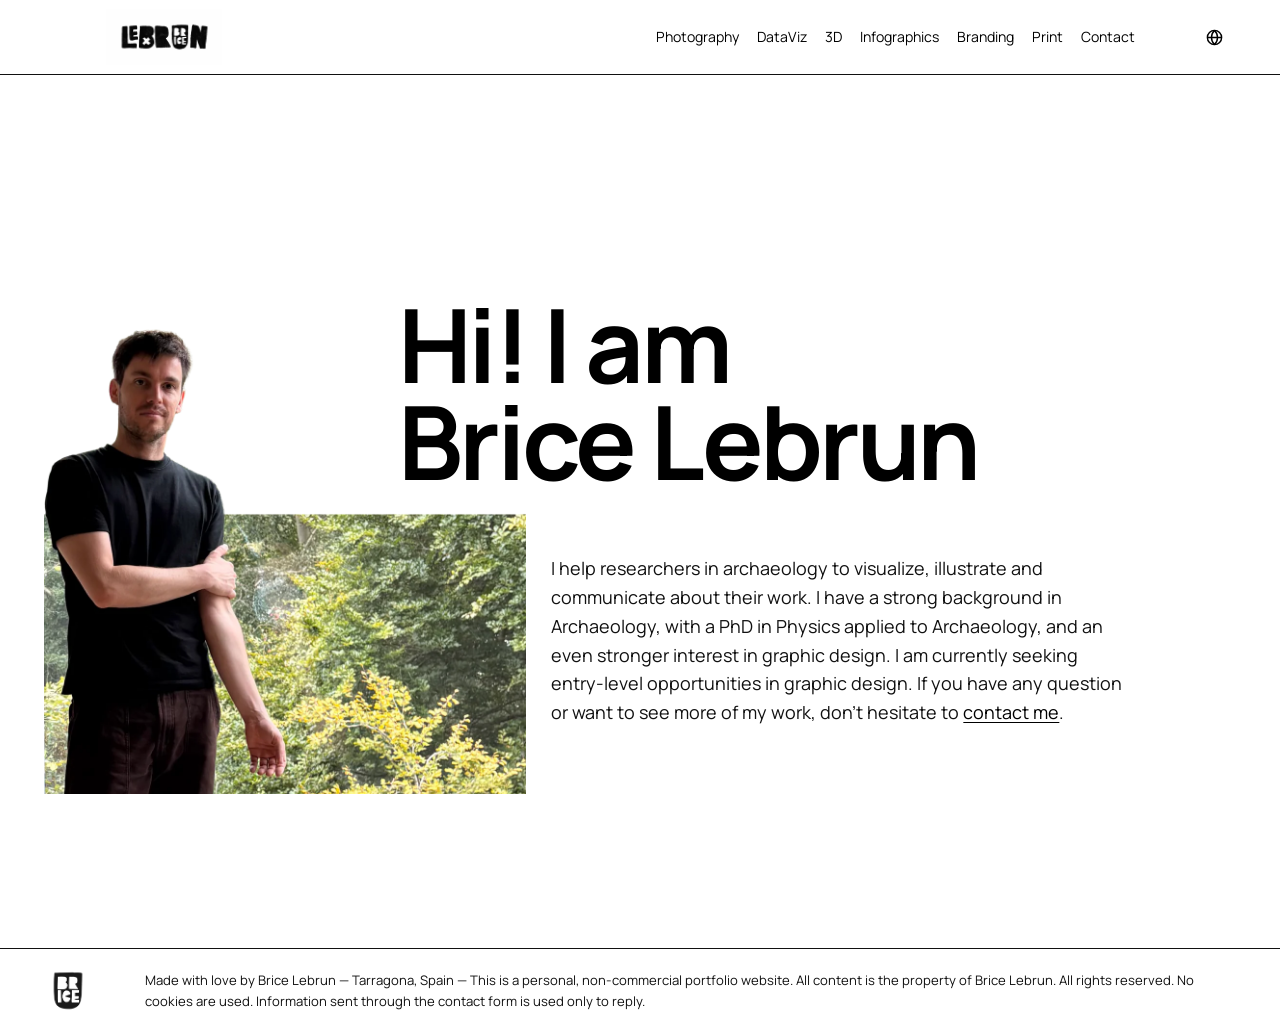
==== index.html @ 517d518b "Publish privacy-clean website" ====
<!doctype html>
<html lang="en">
  <head>
    <meta charset="UTF-8" />
    <meta name="viewport" content="width=device-width, initial-scale=1.0" />
    <title>Graphic design for Science</title>
    <link rel="preconnect" href="https://fonts.googleapis.com" />
    <link rel="preconnect" href="https://fonts.gstatic.com" crossorigin />
    <link
      href="https://fonts.googleapis.com/css2?family=Manrope:wght@400;600;700&display=swap"
      rel="stylesheet"
    />
    <link rel="icon" type="image/png" href="assets/brand/img-c383d57b9dda0b48.png" />
    <link rel="stylesheet" href="styles.css?v=i18n" />
  </head>
  <body>
    <a class="skip-link" href="#main">Skip to content</a>

    <header class="site-header">
      <div class="grid-shell nav-wrap">
        <a class="brand" href="#main" aria-label="Back to top">
          <img src="assets/brand/web/img-441b02a15af96f12.gif?v=optimized-480" alt="Brice Lebrun animated logo" />
        </a>
        <button class="menu-toggle" type="button" aria-expanded="false" aria-controls="main-navigation" aria-label="Open navigation menu">
          <span class="menu-toggle-icon" aria-hidden="true"></span>
        </button>
        <nav id="main-navigation" aria-label="Main navigation">
          <ul class="nav-list">
            <li><a href="categories/photography.html">Photography</a></li>
            <li><a href="categories/data-visualization.html">DataViz</a></li>
            <li><a href="categories/photorealistic-3d-rendering.html">3D</a></li>
            <li><a href="categories/infographics.html">Infographics</a></li>
            <li><a href="categories/visual-identity.html">Branding</a></li>
            <li><a href="categories/print-illustration.html">Print</a></li>
            <li><a href="contact.html">Contact</a></li>
          </ul>
        </nav>
      </div>
    </header>

    <main id="main">
      <section class="hero section">
        <div class="grid-shell">
          <figure class="hero-media reveal">
            <img src="assets/profile/web/img-edb5addb687ee57f.webp" alt="Portrait of Brice Lebrun outdoors" />
          </figure>
          <div class="hero-content">
            <h1 class="hero-title reveal">Hi! I am Brice Lebrun</h1>
            <div class="hero-copy reveal">
              <p>I help researchers in archaeology to visualize, illustrate and communicate about their work. I have a strong background in Archaeology, with a PhD in Physics applied to Archaeology, and an even stronger interest in graphic design. I am currently seeking entry-level opportunities in graphic design. If you have any question or want to see more of my work, don't hesitate to <a href="contact.html">contact me</a>.</p>
            </div>
          </div>
        </div>
      </section>

    </main>

    <footer class="site-footer">
      <div class="grid-shell footer-wrap">
        <img src="assets/brand/web/img-e0fb109308e39464.webp" alt="Brice Lebrun logo" />
        <p>
          Made with love by Brice Lebrun - Tarragona, Spain - This is a personal, non-commercial
          portfolio website. All content is the property of Brice Lebrun. All rights reserved. No
          cookies are used. Information sent through the contact form is used only to reply.
        </p>
      </div>
    </footer>

    <script src="script.js?v=i18n"></script>
  </body>
</html>
---- styles.css ----
:root {
  --c-black: #000000;
  --c-near-black: #111111;
  --c-gray: #666666;
  --c-white: #ffffff;
  --gutter: clamp(20px, 3.5vw, 44px);
  --grid-gap: clamp(12px, 2vw, 26px);
  --section-space: clamp(72px, 12vw, 160px);
  --line: 1px solid #111111;
  --detail-header-min-height: 74px;
}

* {
  box-sizing: border-box;
}

html {
  scroll-behavior: smooth;
}

body {
  margin: 0;
  min-height: 100vh;
  display: flex;
  flex-direction: column;
  background: var(--c-white);
  color: var(--c-black);
  font-family: "Manrope", sans-serif;
  font-size: 18px;
  line-height: 1.6;
}

body > main {
  flex: 1;
}

@supports (min-height: 100dvh) {
  body {
    min-height: 100dvh;
  }
}

a {
  color: var(--c-black);
  text-decoration-thickness: 1px;
  text-underline-offset: 0.14em;
}

img {
  max-width: 100%;
  object-fit: contain;
}

a:focus-visible,
button:focus-visible,
input:focus-visible,
textarea:focus-visible {
  outline: 2px solid var(--c-black);
  outline-offset: 3px;
}

.skip-link {
  position: absolute;
  left: -9999px;
}

.skip-link:focus {
  left: 16px;
  top: 16px;
  z-index: 100;
  background: var(--c-white);
  border: var(--line);
  padding: 0.5rem 0.75rem;
}

.grid-shell {
  width: min(1400px, calc(100% - 2 * var(--gutter)));
  margin: 0 auto;
  display: grid;
  grid-template-columns: repeat(12, minmax(0, 1fr));
  gap: var(--grid-gap);
}

.section {
  padding-block: var(--section-space);
  border-top: var(--line);
}

main > .section:first-child {
  border-top: 0;
}

.site-header {
  position: sticky;
  top: 0;
  z-index: 20;
  background: var(--c-white);
  border-bottom: var(--line);
}

.nav-wrap {
  align-items: center;
  min-height: 74px;
}

.brand {
  grid-column: 1 / span 3;
  grid-row: 1;
  margin: 0;
  display: inline-flex;
  align-items: center;
  text-decoration: none;
}

.brand img {
  display: block;
  width: min(240px, 100%);
  max-height: 56px;
  object-fit: contain;
}

.nav-wrap > nav {
  grid-column: 4 / 12;
  grid-row: 1;
}

.language-picker {
  grid-column: 12 / -1;
  grid-row: 1;
  justify-self: end;
  position: relative;
  display: inline-flex;
  align-items: center;
  min-height: 44px;
  color: var(--c-black);
}

.language-picker-toggle {
  display: inline-flex;
  align-items: center;
  justify-content: center;
  width: 44px;
  height: 44px;
  padding: 10px;
  border: 0;
  background: transparent;
  color: inherit;
  cursor: pointer;
}

.language-picker-toggle svg {
  width: 19px;
  height: 19px;
}

.language-picker-options {
  position: absolute;
  z-index: 2;
  top: calc(100% + 6px);
  right: 0;
  display: grid;
  min-width: 64px;
  padding: 4px;
  border: var(--line);
  background: var(--c-white);
}

.language-picker-options[hidden] {
  display: none;
}

.language-picker-options button {
  min-width: 54px;
  min-height: 36px;
  padding: 4px 8px;
  border: 0;
  background: transparent;
  color: inherit;
  font: inherit;
  font-size: 0.82rem;
  font-weight: 600;
  text-align: left;
  cursor: pointer;
}

.language-picker-options button:hover,
.language-picker-options button[aria-checked="true"] {
  background: var(--c-near-black);
  color: var(--c-white);
}

.menu-toggle {
  display: none;
  grid-row: 1;
  width: 44px;
  height: 44px;
  padding: 10px;
  border: 0;
  background: transparent;
  color: var(--c-black);
  cursor: pointer;
}

.menu-toggle-icon,
.menu-toggle-icon::before,
.menu-toggle-icon::after {
  display: block;
  width: 24px;
  height: 2px;
  background: currentColor;
  transition: transform 200ms ease, opacity 200ms ease;
}

.menu-toggle-icon {
  position: relative;
  margin: auto;
}

.menu-toggle-icon::before,
.menu-toggle-icon::after {
  position: absolute;
  left: 0;
  content: "";
}

.menu-toggle-icon::before {
  transform: translateY(-7px);
}

.menu-toggle-icon::after {
  transform: translateY(7px);
}

.menu-toggle[aria-expanded="true"] .menu-toggle-icon {
  background: transparent;
}

.menu-toggle[aria-expanded="true"] .menu-toggle-icon::before {
  transform: rotate(45deg);
}

.menu-toggle[aria-expanded="true"] .menu-toggle-icon::after {
  transform: rotate(-45deg);
}

.nav-list {
  margin: 0;
  padding: 0;
  list-style: none;
  display: flex;
  justify-content: flex-end;
  align-items: center;
  flex-wrap: wrap;
  gap: 4px clamp(14px, 1.4vw, 22px);
  font-size: clamp(0.88rem, 1.1vw, 1rem);
  line-height: 1.25;
}

.nav-list a {
  text-decoration: none;
}

.nav-list a:hover:not([aria-current="page"]) {
  text-shadow: 0.35px 0 currentColor, -0.35px 0 currentColor;
}

.nav-list a[aria-current="page"] {
  font-weight: 700;
  text-decoration-thickness: 2px;
}

.hero .kicker,
.section-head p,
.work-meta {
  font-size: 0.8rem;
  letter-spacing: 0.05em;
  text-transform: uppercase;
}

.hero .kicker {
  grid-column: 1 / span 3;
  color: var(--c-gray);
}

.hero-media {
  grid-column: 1 / span 5;
  margin: 0;
  background: #fff;
}

.hero-media img {
  width: 100%;
  height: auto;
  display: block;
}

.hero-content {
  grid-column: 6 / -1;
  align-self: center;
}

.hero-title {
  position: relative;
  left: clamp(-168px, -12vw, -104px);
  z-index: 1;
  margin: 0;
  font-size: clamp(48px, 8vw, 120px);
  line-height: 0.95;
  letter-spacing: -0.035em;
  font-weight: 700;
  text-wrap: balance;
}

.hero-copy {
  margin-top: clamp(28px, 5vw, 72px);
  color: var(--c-near-black);
}

.hero-copy h2 {
  margin: 0 0 0.85rem;
  font-size: clamp(24px, 2.4vw, 36px);
  line-height: 1.05;
}

.hero-copy p {
  margin: 0;
  max-width: 52ch;
  text-wrap: pretty;
}

.section-head {
  grid-column: 1 / -1;
  margin-bottom: clamp(22px, 3vw, 40px);
}

.section-head h2 {
  margin: 0;
  font-size: clamp(28px, 4vw, 56px);
  line-height: 1;
  font-weight: 600;
}

.section-head p {
  margin-top: 0.85rem;
  max-width: 80ch;
  color: var(--c-gray);
}

.works-grid,
.projects-list {
  grid-column: 1 / -1;
  display: grid;
  grid-template-columns: repeat(12, minmax(0, 1fr));
  gap: clamp(18px, 2.6vw, 36px);
}

.card-link {
  text-decoration: none;
  display: block;
  color: inherit;
}

.works-grid .card-link {
  grid-column: span 6;
}

.works-grid > .work-card {
  grid-column: span 6;
}

.projects-list .card-link {
  grid-column: span 12;
}

.work-card {
  border-top: var(--line);
  padding-top: 14px;
}

.work-card figure {
  margin: 0 0 12px;
  background: #f2f2f2;
}

.work-card img {
  display: block;
  width: 100%;
  height: auto;
}

.work-card h3,
.project-card h3 {
  margin: 0 0 8px;
  font-size: clamp(20px, 2.2vw, 30px);
  line-height: 1.1;
}

.work-meta {
  margin: 0 0 8px;
  color: var(--c-gray);
}

.work-card p,
.project-card p {
  margin: 0;
  font-size: 1rem;
}

.project-card {
  display: grid;
  grid-template-columns: repeat(12, minmax(0, 1fr));
  gap: 16px;
  border-top: var(--line);
  padding-top: 14px;
}

.project-card figure {
  grid-column: 1 / span 4;
  margin: 0;
  background: #f2f2f2;
}

.project-card img {
  display: block;
  width: 100%;
  height: auto;
}

.project-content {
  grid-column: 5 / -1;
}

.card-link:hover h3,
.card-link:focus-visible h3 {
  text-decoration: underline;
  text-decoration-thickness: 1px;
  text-underline-offset: 0.16em;
}

.detail-main {
  flex: 1;
  min-height: calc(100vh - var(--detail-header-min-height));
  padding-block: 0;
}

.detail-main .section {
  padding-top: clamp(18px, 3vw, 34px);
  padding-bottom: var(--section-space);
}

body:has(> main.detail-main) {
  min-height: 100vh;
  display: flex;
  flex-direction: column;
}

@supports (min-height: 100dvh) {
  body:has(> main.detail-main) {
    min-height: 100dvh;
  }

  .detail-main {
    min-height: calc(100dvh - var(--detail-header-min-height));
  }
}

.detail-wrap {
  grid-column: 1 / -1;
  padding-top: clamp(18px, 3vw, 34px);
}

.detail-layout {
  grid-column: 1 / -1;
  display: grid;
  grid-template-columns: repeat(12, minmax(0, 1fr));
  gap: clamp(14px, 2.2vw, 24px);
}

.detail-figure {
  grid-column: 1 / span 5;
  margin: 0;
  background: #f2f2f2;
}

.detail-figure img {
  display: block;
  width: 100%;
  height: auto;
}

.detail-content {
  grid-column: 6 / -1;
}

.detail-content h1 {
  margin: 0 0 10px;
  font-size: clamp(32px, 5vw, 64px);
  line-height: 1;
}

.detail-meta {
  margin: 0 0 14px;
  color: var(--c-gray);
  font-size: 0.84rem;
  letter-spacing: 0.05em;
  text-transform: uppercase;
}

.detail-summary {
  margin: 0 0 14px;
  font-weight: 600;
}

.detail-body {
  margin: 0;
}

.site-footer {
  border-top: var(--line);
  padding-block: 12px;
}

.footer-wrap {
  align-items: center;
}

.footer-wrap img {
  grid-column: 1 / span 1;
  width: 48px;
  height: auto;
  object-fit: contain;
}

.footer-wrap p {
  grid-column: 2 / -1;
  margin: 0;
  font-size: 0.82rem;
  color: var(--c-near-black);
}

/* Contact page */
.contact-layout {
  align-items: start;
}

.contact-intro {
  grid-column: 1 / span 5;
  position: sticky;
  top: calc(var(--detail-header-min-height) + clamp(28px, 5vw, 72px));
}

.contact-kicker {
  margin: 0 0 16px;
  color: var(--c-gray);
  font-size: 0.8rem;
  letter-spacing: 0.05em;
  text-transform: uppercase;
}

.contact-intro h1 {
  margin: 0;
  font-size: clamp(48px, 7vw, 104px);
  line-height: 0.95;
  letter-spacing: -0.045em;
  text-wrap: balance;
}

.contact-intro > p:last-child {
  max-width: 42ch;
  margin: clamp(28px, 5vw, 60px) 0 0;
  text-wrap: pretty;
}

.contact-form {
  grid-column: 7 / -1;
  display: grid;
  gap: clamp(22px, 3vw, 34px);
  padding-top: 8px;
}

.form-field {
  display: grid;
  gap: 8px;
}

.form-field label {
  font-size: 0.8rem;
  font-weight: 600;
  letter-spacing: 0.05em;
  text-transform: uppercase;
}

.form-field label span {
  color: var(--c-gray);
  font-weight: 400;
  text-transform: none;
}

.form-field input,
.form-field textarea {
  width: 100%;
  border: 0;
  border-bottom: var(--line);
  border-radius: 0;
  padding: 10px 0 12px;
  background: transparent;
  color: var(--c-black);
  font: inherit;
}

.form-field textarea {
  height: clamp(160px, 22vh, 180px);
  min-height: 160px;
  resize: vertical;
}

.form-field input::placeholder,
.form-field textarea::placeholder {
  color: var(--c-gray);
}

.bot-trap {
  position: absolute !important;
  left: -10000px !important;
  width: 1px !important;
  height: 1px !important;
  overflow: hidden !important;
}

.form-privacy,
.form-status {
  margin: 0;
  color: var(--c-gray);
  font-size: 0.82rem;
  line-height: 1.5;
}

.form-submit {
  justify-self: start;
  min-height: 52px;
  border: var(--line);
  padding: 12px 24px;
  background: var(--c-black);
  color: var(--c-white);
  font: inherit;
  font-weight: 600;
  cursor: pointer;
  transition: background-color 180ms ease, color 180ms ease;
}

.form-submit:hover {
  background: var(--c-white);
  color: var(--c-black);
}

.form-submit:disabled {
  cursor: wait;
  opacity: 0.65;
}

.form-status:empty {
  display: none;
}

.form-status[data-state="error"] {
  color: #9b1c1c;
}

.form-status[data-state="success"] {
  color: #176b37;
}

.reveal {
  opacity: 0;
  transform: translateY(10px);
  transition: opacity 360ms ease, transform 360ms ease;
}

.reveal.is-visible {
  opacity: 1;
  transform: translateY(0);
}

@media (max-width: 980px) {
  .grid-shell,
  .works-grid,
  .projects-list {
    grid-template-columns: repeat(6, minmax(0, 1fr));
  }

  .brand,
  .hero .kicker,
  .hero-media,
  .hero-content,
  .hero-title,
  .hero-copy,
  .section-head,
  .work-card,
  .project-card,
  .works-grid .card-link,
  .projects-list .card-link {
    grid-column: 1 / -1;
  }

  .project-card {
    grid-template-columns: repeat(6, minmax(0, 1fr));
  }

  .project-card figure {
    grid-column: 1 / span 2;
  }

  .project-content {
    grid-column: 3 / -1;
  }

  .nav-list {
    justify-content: flex-start;
    padding-bottom: 12px;
  }

  .nav-wrap > nav {
    grid-column: 1 / -1;
  }

  .nav-enhanced .brand {
    grid-column: 1 / span 4;
  }

  .nav-enhanced .language-picker {
    grid-column: 5;
  }

  .nav-enhanced .menu-toggle {
    display: block;
    grid-column: 6;
    justify-self: end;
  }

  .nav-enhanced .nav-wrap > nav {
    grid-column: 1 / -1;
    width: 100%;
  }

  .nav-enhanced .nav-wrap > nav[hidden] {
    display: none;
  }

  .nav-enhanced .nav-list {
    align-items: stretch;
    flex-direction: column;
    gap: 0;
    padding: 8px 0 16px;
  }

  .nav-enhanced .nav-list a {
    display: block;
    min-height: 44px;
    padding: 10px 0;
  }

  .brand img {
    max-height: 48px;
  }

  .hero-content {
    display: contents;
    align-self: auto;
  }

  .hero-title {
    left: 0;
    order: -1;
  }

  .footer-wrap img {
    grid-column: 1 / span 1;
  }

  .footer-wrap p {
    grid-column: 2 / -1;
  }

  .detail-layout {
    grid-template-columns: repeat(6, minmax(0, 1fr));
  }

  .detail-figure,
  .detail-content,
  .contact-intro,
  .contact-form {
    grid-column: 1 / -1;
  }

  .contact-intro {
    position: static;
  }

  .contact-form {
    margin-top: clamp(42px, 8vw, 72px);
  }
}

@media (max-width: 1100px) {
  .nav-enhanced .nav-wrap {
    position: relative;
  }

  .nav-enhanced .brand {
    grid-column: 1 / -3;
  }

  .nav-enhanced .language-picker {
    grid-column: -3 / -2;
  }

  .nav-enhanced .menu-toggle {
    display: block;
    grid-column: -2 / -1;
    justify-self: end;
  }

  .nav-enhanced .nav-wrap > nav {
    position: absolute;
    top: 100%;
    left: calc(-1 * var(--gutter));
    grid-column: 1 / -1;
    width: calc(100% + 2 * var(--gutter));
    max-height: calc(100vh - var(--detail-header-min-height));
    max-height: calc(100dvh - var(--detail-header-min-height));
    overflow-y: auto;
    padding-inline: var(--gutter);
    background: var(--c-white);
    border-bottom: var(--line);
  }

  .nav-enhanced .nav-wrap > nav[hidden] {
    display: none;
  }

  .nav-enhanced .nav-list {
    align-items: stretch;
    flex-direction: column;
    gap: 0;
    padding: 8px 0 16px;
    font-size: 1rem;
  }

  .nav-enhanced .nav-list a {
    display: block;
    min-height: 44px;
    padding: 10px 0;
  }
}

@media (max-width: 640px) {
  body {
    font-size: 16px;
  }

  .nav-list {
    font-size: 1rem;
  }

  .nav-wrap {
    min-height: 64px;
  }

  .nav-wrap .brand {
    grid-column: 1 / span 2;
  }

  .nav-enhanced .language-picker {
    grid-column: 3;
  }

  .nav-enhanced .menu-toggle {
    grid-column: 4;
  }

  .detail-main .section {
    padding-top: 32px;
  }

  .grid-shell,
  .works-grid,
  .projects-list,
  .project-card {
    grid-template-columns: repeat(4, minmax(0, 1fr));
  }

  .project-card figure,
  .project-content {
    grid-column: 1 / -1;
  }

  .work-card,
  .works-grid .card-link {
    grid-column: 1 / -1;
  }

  .brand img {
    max-height: 42px;
  }

  .footer-wrap img,
  .footer-wrap p {
    grid-column: 1 / -1;
  }
}

@media (prefers-reduced-motion: reduce) {
  html {
    scroll-behavior: auto;
  }

  .reveal {
    opacity: 1;
    transform: none;
    transition: none;
  }

  .menu-toggle-icon,
  .menu-toggle-icon::before,
  .menu-toggle-icon::after {
    transition: none;
  }

}

/* Category pages: integrated editorial spreads */
.category-intro {
  grid-column: 1 / -1;
  display: grid;
  grid-template-columns: repeat(12, minmax(0, 1fr));
  gap: var(--grid-gap);
  align-items: end;
  margin-bottom: clamp(54px, 9vw, 120px);
}

.category-intro h1 {
  grid-column: 1 / span 8;
  margin: 0;
  font-size: clamp(48px, 8vw, 120px);
  line-height: 0.95;
  letter-spacing: -0.045em;
  font-weight: 700;
  text-wrap: balance;
}

.category-intro p {
  grid-column: 9 / -1;
  margin: 0;
  max-width: 38ch;
  font-size: clamp(1rem, 1.35vw, 1.2rem);
  line-height: 1.45;
}

.category-works {
  grid-column: 1 / -1;
  display: grid;
  gap: clamp(72px, 12vw, 160px);
}

.category-work {
  display: grid;
  grid-template-columns: repeat(12, minmax(0, 1fr));
  gap: var(--grid-gap);
  align-items: start;
  padding-top: 14px;
}

.category-work figure {
  grid-column: 1 / span 6;
  margin: 0;
  background: #f2f2f2;
}

.category-work img {
  display: block;
  width: 100%;
  height: auto;
  transition: filter 300ms ease;
}

.category-work figure.category-photo-portrait {
  aspect-ratio: auto;
}

.category-work:hover img {
  filter: contrast(1.05);
}

.category-work-content {
  grid-column: 8 / -1;
  padding-top: clamp(8px, 2vw, 28px);
}

.category-work h2 {
  margin: 0 0 10px;
  font-size: clamp(24px, 3vw, 42px);
  line-height: 1.05;
  letter-spacing: -0.02em;
}

.category-work .work-meta {
  margin-bottom: 22px;
}

.category-work-content p {
  margin: 0 0 1rem;
  font-size: 1.125rem;
  line-height: 1.55;
  text-wrap: pretty;
}

.category-work-content p:last-child {
  margin-bottom: 0;
}

.category-work:nth-child(even) figure {
  grid-column: 7 / -1;
}

.category-work:nth-child(even) .category-work-content {
  grid-column: 1 / span 5;
  grid-row: 1;
}

/* Shared secondary gallery used by every category page. */
.category-gallery {
  display: grid;
  grid-template-columns: repeat(2, minmax(0, 1fr));
  gap: var(--grid-gap);
  align-items: start;
}

.category-gallery-stack {
  display: grid;
  gap: var(--grid-gap);
}

.category-gallery-single,
.category-gallery-wide {
  grid-column: 1 / -1;
}

.category-gallery > figure:only-child {
  grid-column: 1 / -1;
}

/* In a two-column gallery, let an unpaired final image use the full row. */
.category-gallery > figure:nth-child(odd):last-child {
  grid-column: 1 / -1;
}

.category-gallery-photography {
  grid-template-columns: minmax(0, 2.243fr) minmax(0, 1fr);
}

.category-gallery-geospatial-pair {
  grid-template-columns: minmax(0, 0.75fr) minmax(0, 0.707fr);
}

.category-gallery-brand-pair {
  grid-template-columns: minmax(0, 1fr) minmax(0, 1.484fr);
}

.category-gallery-panoramic {
  grid-template-columns: minmax(0, 1fr) minmax(0, 4.27fr);
}

.category-gallery figure {
  margin: 0;
  min-width: 0;
  overflow: hidden;
  background: #f2f2f2;
}

.category-gallery img {
  display: block;
  width: 100%;
  height: auto;
  transition: filter 300ms ease;
}

.category-gallery figure:hover img {
  filter: contrast(1.05);
}

.category-work figure,
.category-gallery figure {
  position: relative;
  overflow: hidden;
}

.image-caption {
  position: absolute;
  right: clamp(12px, 1.6vw, 22px);
  bottom: clamp(10px, 1.4vw, 18px);
  z-index: 1;
  max-width: min(80%, 48ch);
  margin: 0;
  color: var(--c-white);
  font-size: clamp(0.78rem, 1.05vw, 0.95rem);
  font-weight: 600;
  line-height: 1.35;
  text-align: right;
  text-wrap: balance;
  opacity: 0;
  transform: translateY(5px);
  pointer-events: none;
  text-shadow:
    0 1px 2px rgb(0 0 0 / 95%),
    0 2px 8px rgb(0 0 0 / 85%),
    0 0 18px rgb(0 0 0 / 65%);
  transition: opacity 180ms ease, transform 180ms ease;
}

.category-work figure:hover .image-caption,
.category-work figure:focus-within .image-caption,
.category-gallery figure:hover .image-caption,
.category-gallery figure:focus-within .image-caption {
  opacity: 1;
  transform: translateY(0);
}

/* Touch devices cannot reveal information through hover. Keep captions visible
   over a compact gradient so they remain readable without changing image ratios. */
@media (max-width: 980px), (hover: none), (pointer: coarse) {
  .image-caption {
    right: 0;
    bottom: 0;
    left: 0;
    max-width: none;
    padding: clamp(48px, 15vw, 72px) 14px 14px;
    background: linear-gradient(to bottom, transparent, rgb(0 0 0 / 82%));
    font-size: 0.875rem;
    text-align: left;
    text-wrap: pretty;
    opacity: 1;
    transform: none;
  }
}

@media (max-width: 980px) {
  .category-intro,
  .category-work {
    grid-template-columns: repeat(6, minmax(0, 1fr));
  }

  .category-intro h1,
  .category-intro p {
    grid-column: 1 / -1;
  }

  .category-intro p {
    max-width: 60ch;
  }

  .category-work figure,
  .category-work:nth-child(even) figure {
    grid-column: 1 / span 3;
  }

  .category-work-content,
  .category-work:nth-child(even) .category-work-content {
    grid-column: 4 / -1;
    grid-row: auto;
  }

  .category-work-content p {
    font-size: 1rem;
  }

}

@media (max-width: 640px) {
  .category-intro,
  .category-work {
    grid-template-columns: repeat(4, minmax(0, 1fr));
  }

  .category-intro {
    margin-bottom: 72px;
  }

  .category-work figure,
  .category-work:nth-child(even) figure,
  .category-work-content,
  .category-work:nth-child(even) .category-work-content {
    grid-column: 1 / -1;
  }

  .category-work-content {
    padding-top: 4px;
  }

  .category-gallery,
  .category-gallery-photography,
  .category-gallery-geospatial-pair,
  .category-gallery-brand-pair,
  .category-gallery-panoramic {
    grid-template-columns: minmax(0, 1fr);
  }

}

@media (prefers-reduced-motion: reduce) {
  .image-caption {
    transform: none;
    transition: none;
  }
}

/* Image lightbox */
.lightbox-trigger:focus-visible {
  outline: 3px solid currentColor;
  outline-offset: 4px;
}

body.lightbox-open {
  overflow: hidden;
}

.image-lightbox {
  position: fixed;
  z-index: 1000;
  inset: 0;
  display: grid;
  place-items: center;
  padding: clamp(24px, 5vw, 72px);
  background: rgb(0 0 0 / 88%);
  opacity: 0;
  transition: opacity 180ms ease;
}

.image-lightbox[hidden] {
  display: none;
}

.image-lightbox.is-open {
  opacity: 1;
}

.image-lightbox-content {
  display: grid;
  gap: 12px;
  width: fit-content;
  max-width: 100%;
  margin: 0;
}

.image-lightbox-content img {
  display: block;
  width: auto;
  max-width: 100%;
  height: auto;
  max-height: calc(100vh - 140px);
  margin: auto;
  object-fit: contain;
  box-shadow: 0 12px 48px rgb(0 0 0 / 45%);
}

.image-lightbox-content figcaption {
  max-width: 72ch;
  margin: auto;
  color: #fff;
  font-size: 0.875rem;
  line-height: 1.4;
  text-align: center;
}

.image-lightbox-close {
  position: absolute;
  top: max(16px, env(safe-area-inset-top));
  right: max(16px, env(safe-area-inset-right));
  display: grid;
  width: 48px;
  height: 48px;
  padding: 0;
  border: 0;
  border-radius: 50%;
  place-items: center;
  color: #fff;
  background: rgb(255 255 255 / 12%);
  font: inherit;
  font-size: 2rem;
  line-height: 1;
  cursor: pointer;
}

.image-lightbox-close:hover,
.image-lightbox-close:focus-visible {
  background: rgb(255 255 255 / 24%);
}

.image-lightbox-close:focus-visible {
  outline: 2px solid #fff;
  outline-offset: 3px;
}

.image-lightbox-arrow {
  position: absolute;
  z-index: 1;
  top: 50%;
  display: grid;
  width: 52px;
  height: 64px;
  padding: 0;
  border: 0;
  place-items: center;
  color: #fff;
  background: rgb(0 0 0 / 24%);
  font: inherit;
  font-size: 3.25rem;
  line-height: 1;
  cursor: pointer;
  transform: translateY(-50%);
}

.image-lightbox-previous {
  left: 16px;
}

.image-lightbox-next {
  right: 16px;
}

.image-lightbox-arrow:hover,
.image-lightbox-arrow:focus-visible {
  background: rgb(255 255 255 / 18%);
}

.image-lightbox-arrow:focus-visible {
  outline: 2px solid #fff;
  outline-offset: 3px;
}

.image-lightbox-arrow[hidden] {
  display: none;
}

@media (max-width: 640px) {
  .image-lightbox {
    padding: 68px 16px 24px;
  }

  .image-lightbox-content img {
    max-height: calc(100vh - 130px);
  }

  .image-lightbox-arrow {
    width: 44px;
    height: 56px;
    font-size: 2.75rem;
  }

  .image-lightbox-previous {
    left: 4px;
  }

  .image-lightbox-next {
    right: 4px;
  }
}

@media (prefers-reduced-motion: reduce) {
  .image-lightbox {
    transition: none;
  }
}
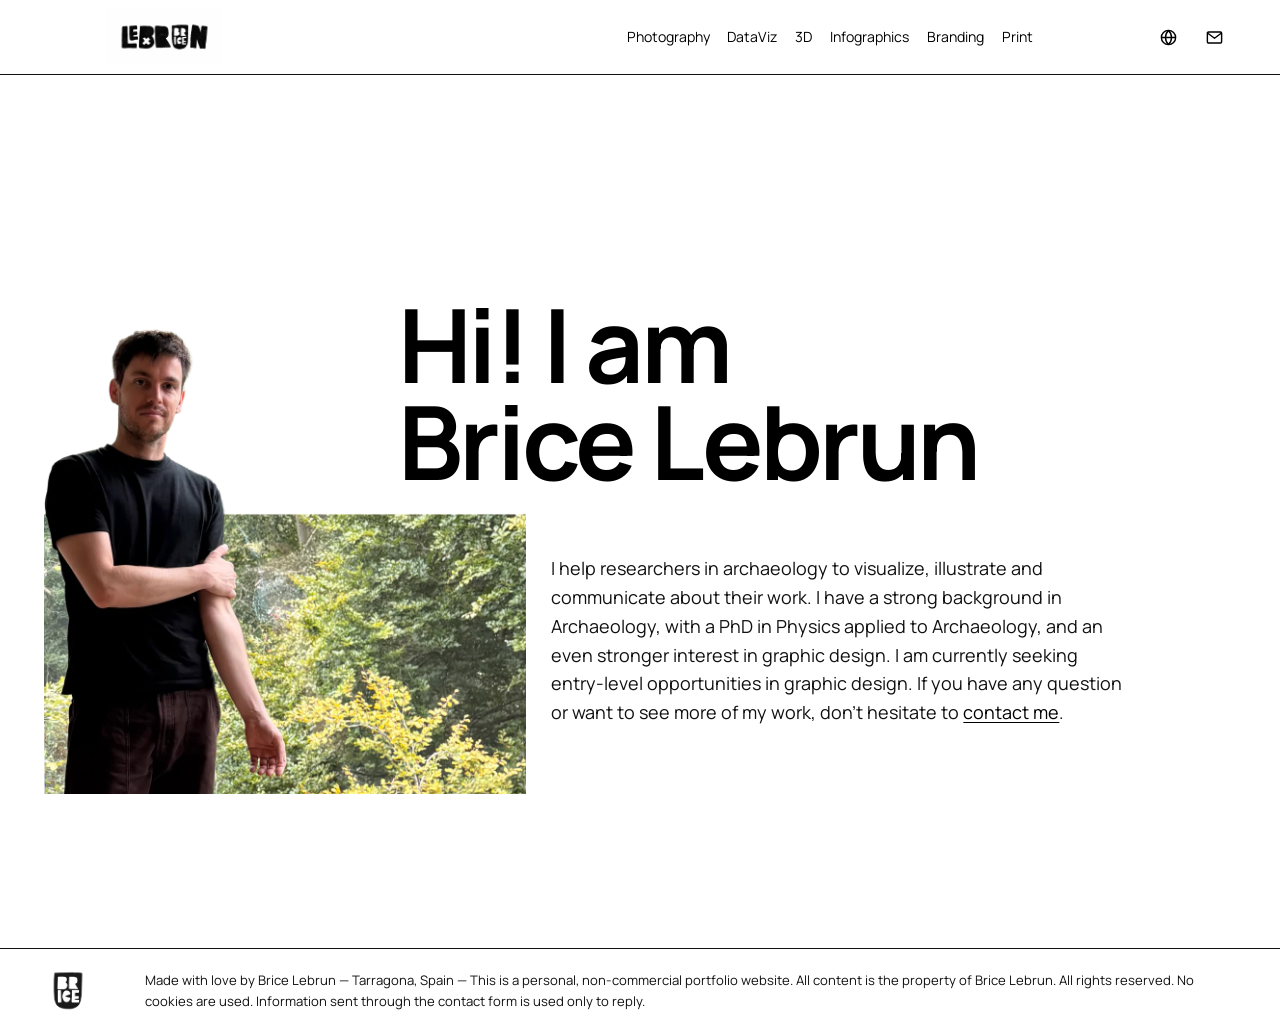
==== commit cba4f562: "Add contact shortcut to header" ====
--- a/index.html
+++ b/index.html
@@ -11,7 +11,7 @@
       rel="stylesheet"
     />
     <link rel="icon" type="image/png" href="assets/brand/img-c383d57b9dda0b48.png" />
-    <link rel="stylesheet" href="styles.css?v=i18n" />
+    <link rel="stylesheet" href="styles.css?v=header-contact-2" />
   </head>
   <body>
     <a class="skip-link" href="#main">Skip to content</a>
@@ -32,9 +32,16 @@
             <li><a href="categories/infographics.html">Infographics</a></li>
             <li><a href="categories/visual-identity.html">Branding</a></li>
             <li><a href="categories/print-illustration.html">Print</a></li>
-            <li><a href="contact.html">Contact</a></li>
           </ul>
         </nav>
+        <div class="header-actions">
+          <a class="contact-shortcut" href="contact.html" aria-label="Contact">
+            <svg aria-hidden="true" viewBox="0 0 24 24" fill="none" stroke="currentColor" stroke-width="1.8" stroke-linecap="round" stroke-linejoin="round">
+              <rect x="3" y="5" width="18" height="14" rx="1.5"></rect>
+              <path d="m4 7 8 6 8-6"></path>
+            </svg>
+          </a>
+        </div>
       </div>
     </header>
 
@@ -66,6 +73,6 @@
       </div>
     </footer>
 
-    <script src="script.js?v=i18n"></script>
+    <script src="script.js?v=header-contact"></script>
   </body>
 </html>
--- a/styles.css
+++ b/styles.css
@@ -120,14 +120,20 @@
 }
 
 .nav-wrap > nav {
-  grid-column: 4 / 12;
+  grid-column: 4 / 11;
   grid-row: 1;
 }
 
-.language-picker {
-  grid-column: 12 / -1;
+.header-actions {
+  grid-column: 11 / -1;
   grid-row: 1;
   justify-self: end;
+  display: inline-flex;
+  align-items: center;
+  gap: 2px;
+}
+
+.language-picker {
   position: relative;
   display: inline-flex;
   align-items: center;
@@ -146,9 +152,27 @@
   background: transparent;
   color: inherit;
   cursor: pointer;
+  transition: background-color 200ms ease, color 200ms ease;
 }
 
 .language-picker-toggle svg {
+  width: 19px;
+  height: 19px;
+}
+
+.contact-shortcut {
+  display: inline-flex;
+  align-items: center;
+  justify-content: center;
+  width: 44px;
+  height: 44px;
+  padding: 10px;
+  color: inherit;
+  text-decoration: none;
+  transition: background-color 200ms ease, color 200ms ease;
+}
+
+.contact-shortcut svg {
   width: 19px;
   height: 19px;
 }
@@ -727,7 +751,7 @@
     grid-column: 1 / span 4;
   }
 
-  .nav-enhanced .language-picker {
+  .nav-enhanced .header-actions {
     grid-column: 5;
   }
 
@@ -804,19 +828,37 @@
 @media (max-width: 1100px) {
   .nav-enhanced .nav-wrap {
     position: relative;
+    grid-template-columns: 90px minmax(0, 1fr) 44px;
+    column-gap: 4px;
   }
 
   .nav-enhanced .brand {
-    grid-column: 1 / -3;
-  }
-
-  .nav-enhanced .language-picker {
-    grid-column: -3 / -2;
+    grid-column: 1 / -1;
+    justify-self: center;
+    position: absolute;
+    left: 50%;
+    transform: translateX(-50%);
+  }
+
+  .brand img {
+    width: auto;
+    height: 40px;
+    max-height: none;
+  }
+
+  .nav-enhanced .header-actions {
+    grid-column: 1;
+    justify-self: start;
+  }
+
+  .nav-enhanced .language-picker-options {
+    right: auto;
+    left: 0;
   }
 
   .nav-enhanced .menu-toggle {
     display: block;
-    grid-column: -2 / -1;
+    grid-column: 3;
     justify-self: end;
   }
 
@@ -866,18 +908,6 @@
     min-height: 64px;
   }
 
-  .nav-wrap .brand {
-    grid-column: 1 / span 2;
-  }
-
-  .nav-enhanced .language-picker {
-    grid-column: 3;
-  }
-
-  .nav-enhanced .menu-toggle {
-    grid-column: 4;
-  }
-
   .detail-main .section {
     padding-top: 32px;
   }
@@ -907,6 +937,25 @@
   .footer-wrap p {
     grid-column: 1 / -1;
   }
+
+  .site-footer {
+    padding-block: 8px;
+  }
+
+  .footer-wrap {
+    row-gap: 6px;
+  }
+
+  .footer-wrap img {
+    width: 36px;
+    justify-self: center;
+  }
+
+  .footer-wrap p {
+    font-size: 0.68rem;
+    line-height: 1.4;
+    text-align: center;
+  }
 }
 
 @media (prefers-reduced-motion: reduce) {
@@ -923,6 +972,11 @@
   .menu-toggle-icon,
   .menu-toggle-icon::before,
   .menu-toggle-icon::after {
+    transition: none;
+  }
+
+  .language-picker-toggle,
+  .contact-shortcut {
     transition: none;
   }
 
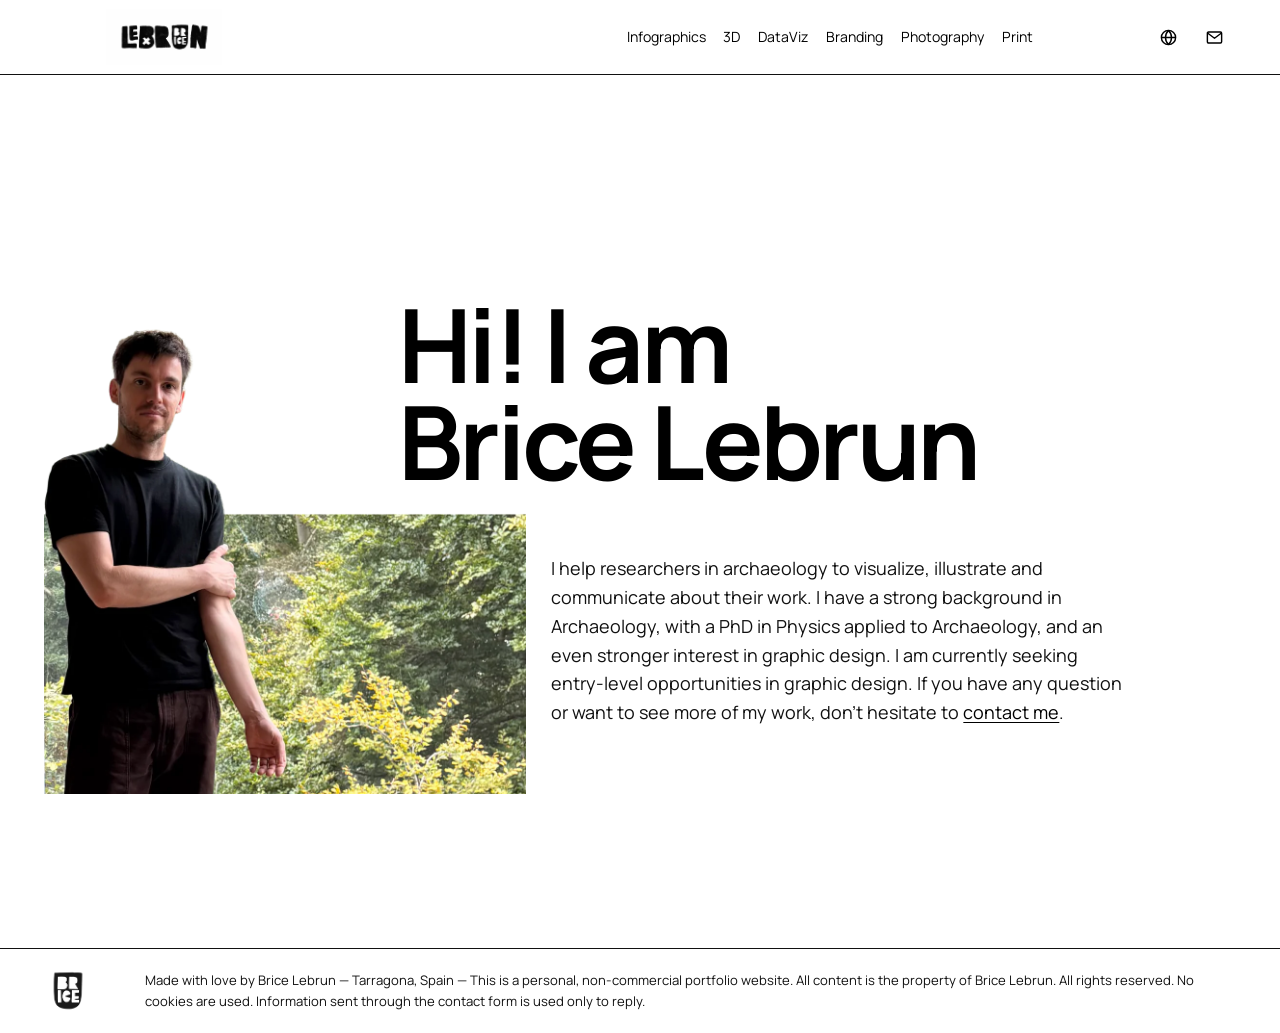
==== commit ce29a47e: "Update navigation order and language selector" ====
--- a/index.html
+++ b/index.html
@@ -26,11 +26,11 @@
         </button>
         <nav id="main-navigation" aria-label="Main navigation">
           <ul class="nav-list">
+            <li><a href="categories/infographics.html">Infographics</a></li>
+            <li><a href="categories/photorealistic-3d-rendering.html">3D</a></li>
+            <li><a href="categories/data-visualization.html">DataViz</a></li>
+            <li><a href="categories/visual-identity.html">Branding</a></li>
             <li><a href="categories/photography.html">Photography</a></li>
-            <li><a href="categories/data-visualization.html">DataViz</a></li>
-            <li><a href="categories/photorealistic-3d-rendering.html">3D</a></li>
-            <li><a href="categories/infographics.html">Infographics</a></li>
-            <li><a href="categories/visual-identity.html">Branding</a></li>
             <li><a href="categories/print-illustration.html">Print</a></li>
           </ul>
         </nav>
--- a/styles.css
+++ b/styles.css
@@ -53,6 +53,7 @@
 
 a:focus-visible,
 button:focus-visible,
+select:focus-visible,
 input:focus-visible,
 textarea:focus-visible {
   outline: 2px solid var(--c-black);
@@ -137,27 +138,39 @@
   position: relative;
   display: inline-flex;
   align-items: center;
-  min-height: 44px;
-  color: var(--c-black);
-}
-
-.language-picker-toggle {
-  display: inline-flex;
-  align-items: center;
   justify-content: center;
   width: 44px;
-  height: 44px;
+  min-height: 44px;
   padding: 10px;
-  border: 0;
-  background: transparent;
-  color: inherit;
-  cursor: pointer;
-  transition: background-color 200ms ease, color 200ms ease;
-}
-
-.language-picker-toggle svg {
+  color: var(--c-black);
+  transition: background-color 200ms ease;
+}
+
+.language-picker:focus-within {
+  background: #eeeeee;
+}
+
+.language-picker-icon {
   width: 19px;
   height: 19px;
+  flex: 0 0 auto;
+  pointer-events: none;
+}
+
+.language-picker-select {
+  position: absolute;
+  inset: 0;
+  width: 100%;
+  height: 100%;
+  padding: 0;
+  border: 0;
+  border-radius: 0;
+  opacity: 0;
+  cursor: pointer;
+}
+
+.language-picker-select:focus-visible {
+  outline: 0;
 }
 
 .contact-shortcut {
@@ -175,42 +188,6 @@
 .contact-shortcut svg {
   width: 19px;
   height: 19px;
-}
-
-.language-picker-options {
-  position: absolute;
-  z-index: 2;
-  top: calc(100% + 6px);
-  right: 0;
-  display: grid;
-  min-width: 64px;
-  padding: 4px;
-  border: var(--line);
-  background: var(--c-white);
-}
-
-.language-picker-options[hidden] {
-  display: none;
-}
-
-.language-picker-options button {
-  min-width: 54px;
-  min-height: 36px;
-  padding: 4px 8px;
-  border: 0;
-  background: transparent;
-  color: inherit;
-  font: inherit;
-  font-size: 0.82rem;
-  font-weight: 600;
-  text-align: left;
-  cursor: pointer;
-}
-
-.language-picker-options button:hover,
-.language-picker-options button[aria-checked="true"] {
-  background: var(--c-near-black);
-  color: var(--c-white);
 }
 
 .menu-toggle {
@@ -851,11 +828,6 @@
     justify-self: start;
   }
 
-  .nav-enhanced .language-picker-options {
-    right: auto;
-    left: 0;
-  }
-
   .nav-enhanced .menu-toggle {
     display: block;
     grid-column: 3;
@@ -975,7 +947,7 @@
     transition: none;
   }
 
-  .language-picker-toggle,
+  .language-picker-select,
   .contact-shortcut {
     transition: none;
   }
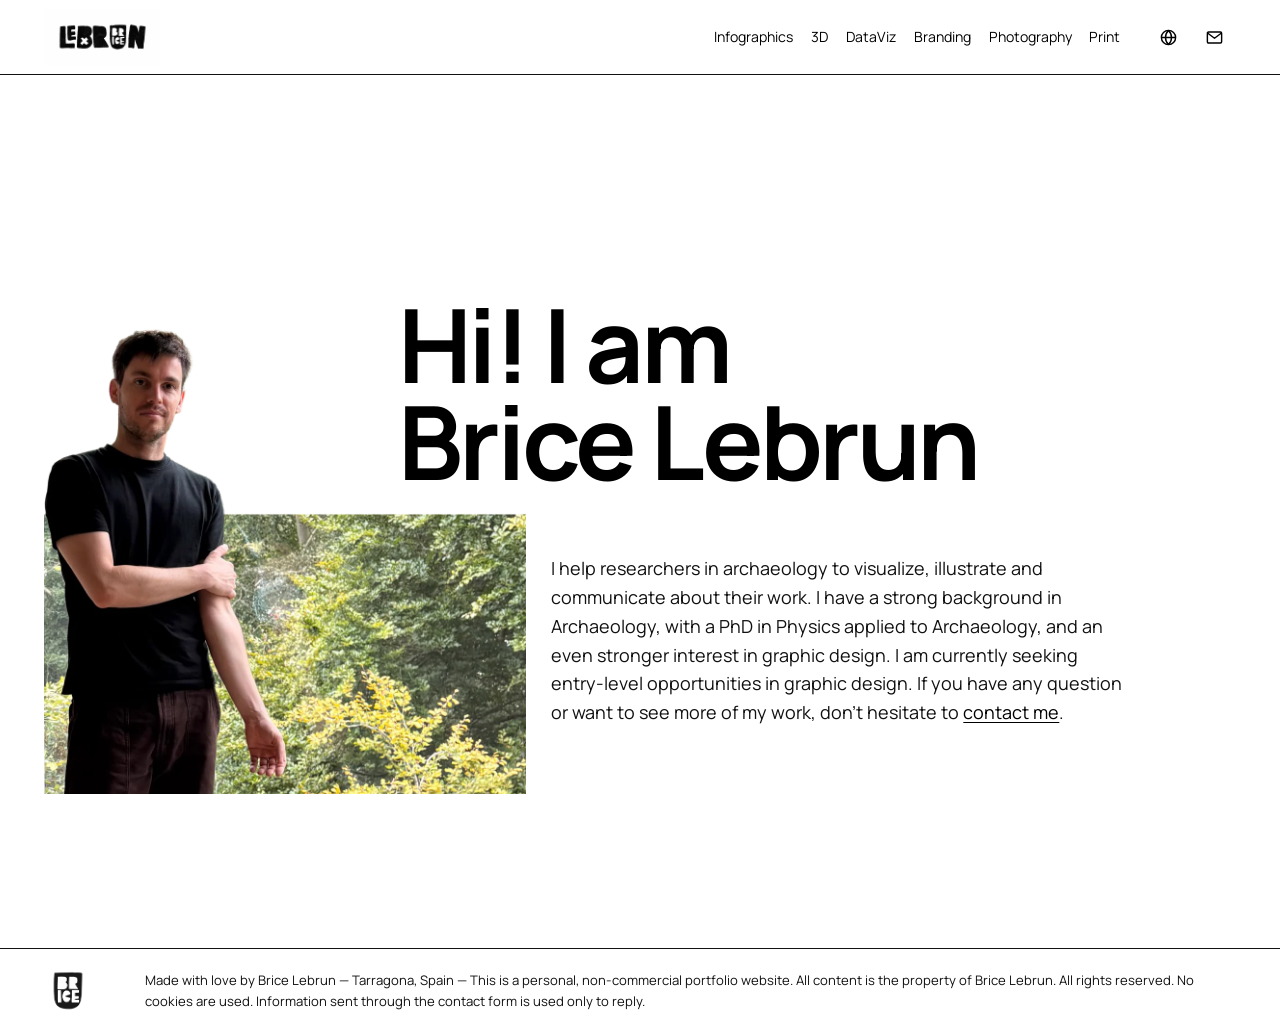
==== commit a561b75e: "Improve mobile image captions" ====
--- a/index.html
+++ b/index.html
@@ -11,7 +11,7 @@
       rel="stylesheet"
     />
     <link rel="icon" type="image/png" href="assets/brand/img-c383d57b9dda0b48.png" />
-    <link rel="stylesheet" href="styles.css?v=header-contact-2" />
+    <link rel="stylesheet" href="styles.css?v=mobile-captions-3" />
   </head>
   <body>
     <a class="skip-link" href="#main">Skip to content</a>
--- a/styles.css
+++ b/styles.css
@@ -100,12 +100,13 @@
 }
 
 .nav-wrap {
+  grid-template-columns: auto minmax(0, 1fr) auto;
   align-items: center;
   min-height: 74px;
 }
 
 .brand {
-  grid-column: 1 / span 3;
+  grid-column: 1;
   grid-row: 1;
   margin: 0;
   display: inline-flex;
@@ -121,12 +122,13 @@
 }
 
 .nav-wrap > nav {
-  grid-column: 4 / 11;
+  grid-column: 2;
   grid-row: 1;
+  justify-self: end;
 }
 
 .header-actions {
-  grid-column: 11 / -1;
+  grid-column: 3;
   grid-row: 1;
   justify-self: end;
   display: inline-flex;
@@ -1152,20 +1154,22 @@
 }
 
 /* Touch devices cannot reveal information through hover. Keep captions visible
-   over a compact gradient so they remain readable without changing image ratios. */
+   below the image so long text never obscures the artwork. */
 @media (max-width: 980px), (hover: none), (pointer: coarse) {
   .image-caption {
-    right: 0;
-    bottom: 0;
-    left: 0;
+    position: static;
     max-width: none;
-    padding: clamp(48px, 15vw, 72px) 14px 14px;
-    background: linear-gradient(to bottom, transparent, rgb(0 0 0 / 82%));
-    font-size: 0.875rem;
-    text-align: left;
+    padding: 2px 0 0;
+    color: var(--c-gray);
+    background: var(--c-white);
+    font-size: 0.75rem;
+    font-weight: 400;
+    line-height: 1.25;
+    text-align: right;
     text-wrap: pretty;
     opacity: 1;
     transform: none;
+    text-shadow: none;
   }
 }
 
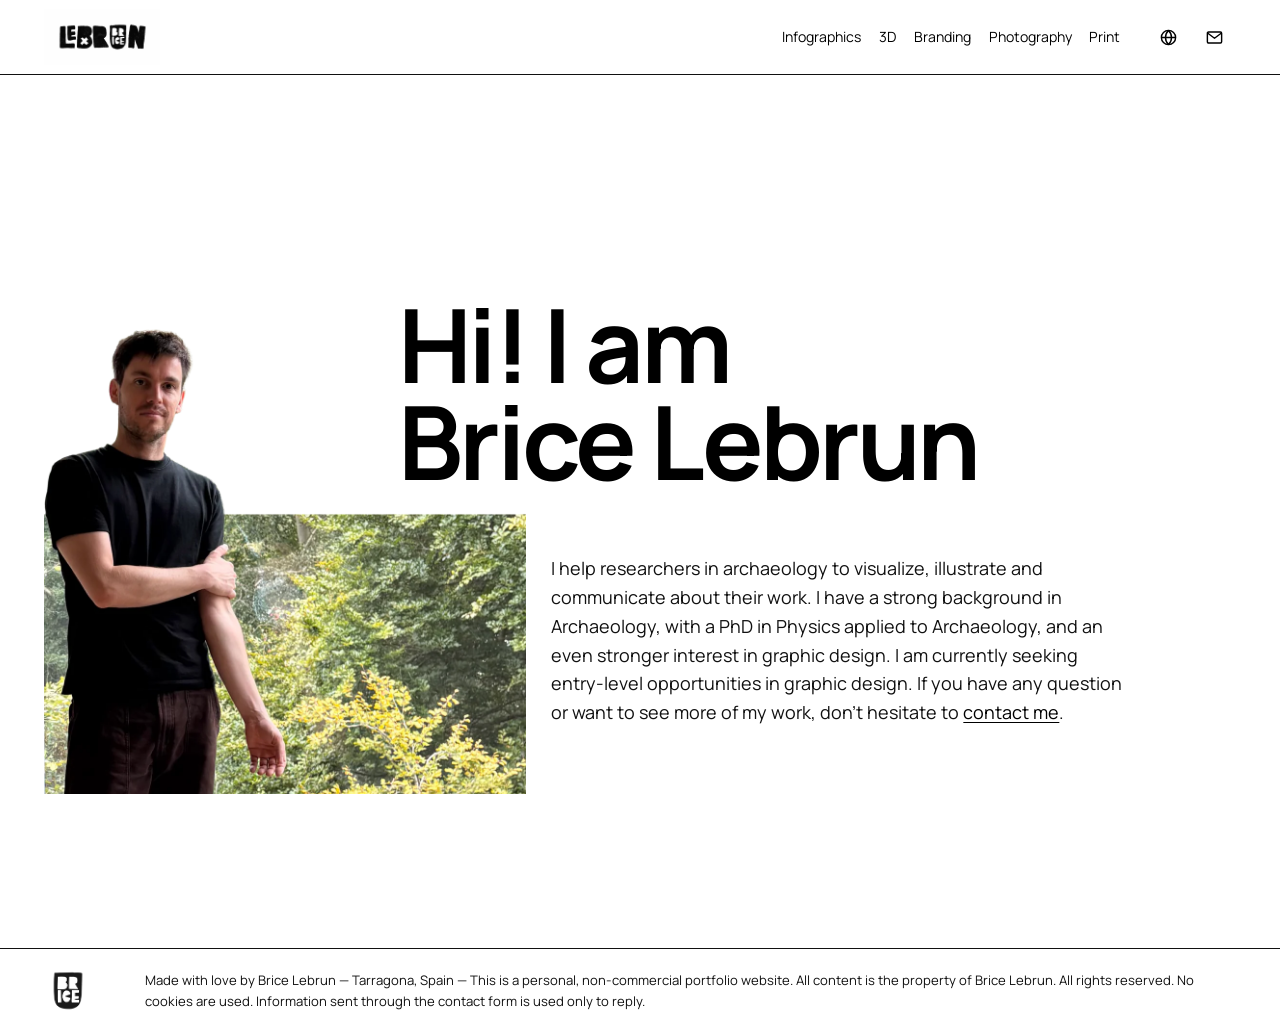
==== commit d640392c: "Update infographics page title" ====
--- a/index.html
+++ b/index.html
@@ -28,7 +28,6 @@
           <ul class="nav-list">
             <li><a href="categories/infographics.html">Infographics</a></li>
             <li><a href="categories/photorealistic-3d-rendering.html">3D</a></li>
-            <li><a href="categories/data-visualization.html">DataViz</a></li>
             <li><a href="categories/visual-identity.html">Branding</a></li>
             <li><a href="categories/photography.html">Photography</a></li>
             <li><a href="categories/print-illustration.html">Print</a></li>
